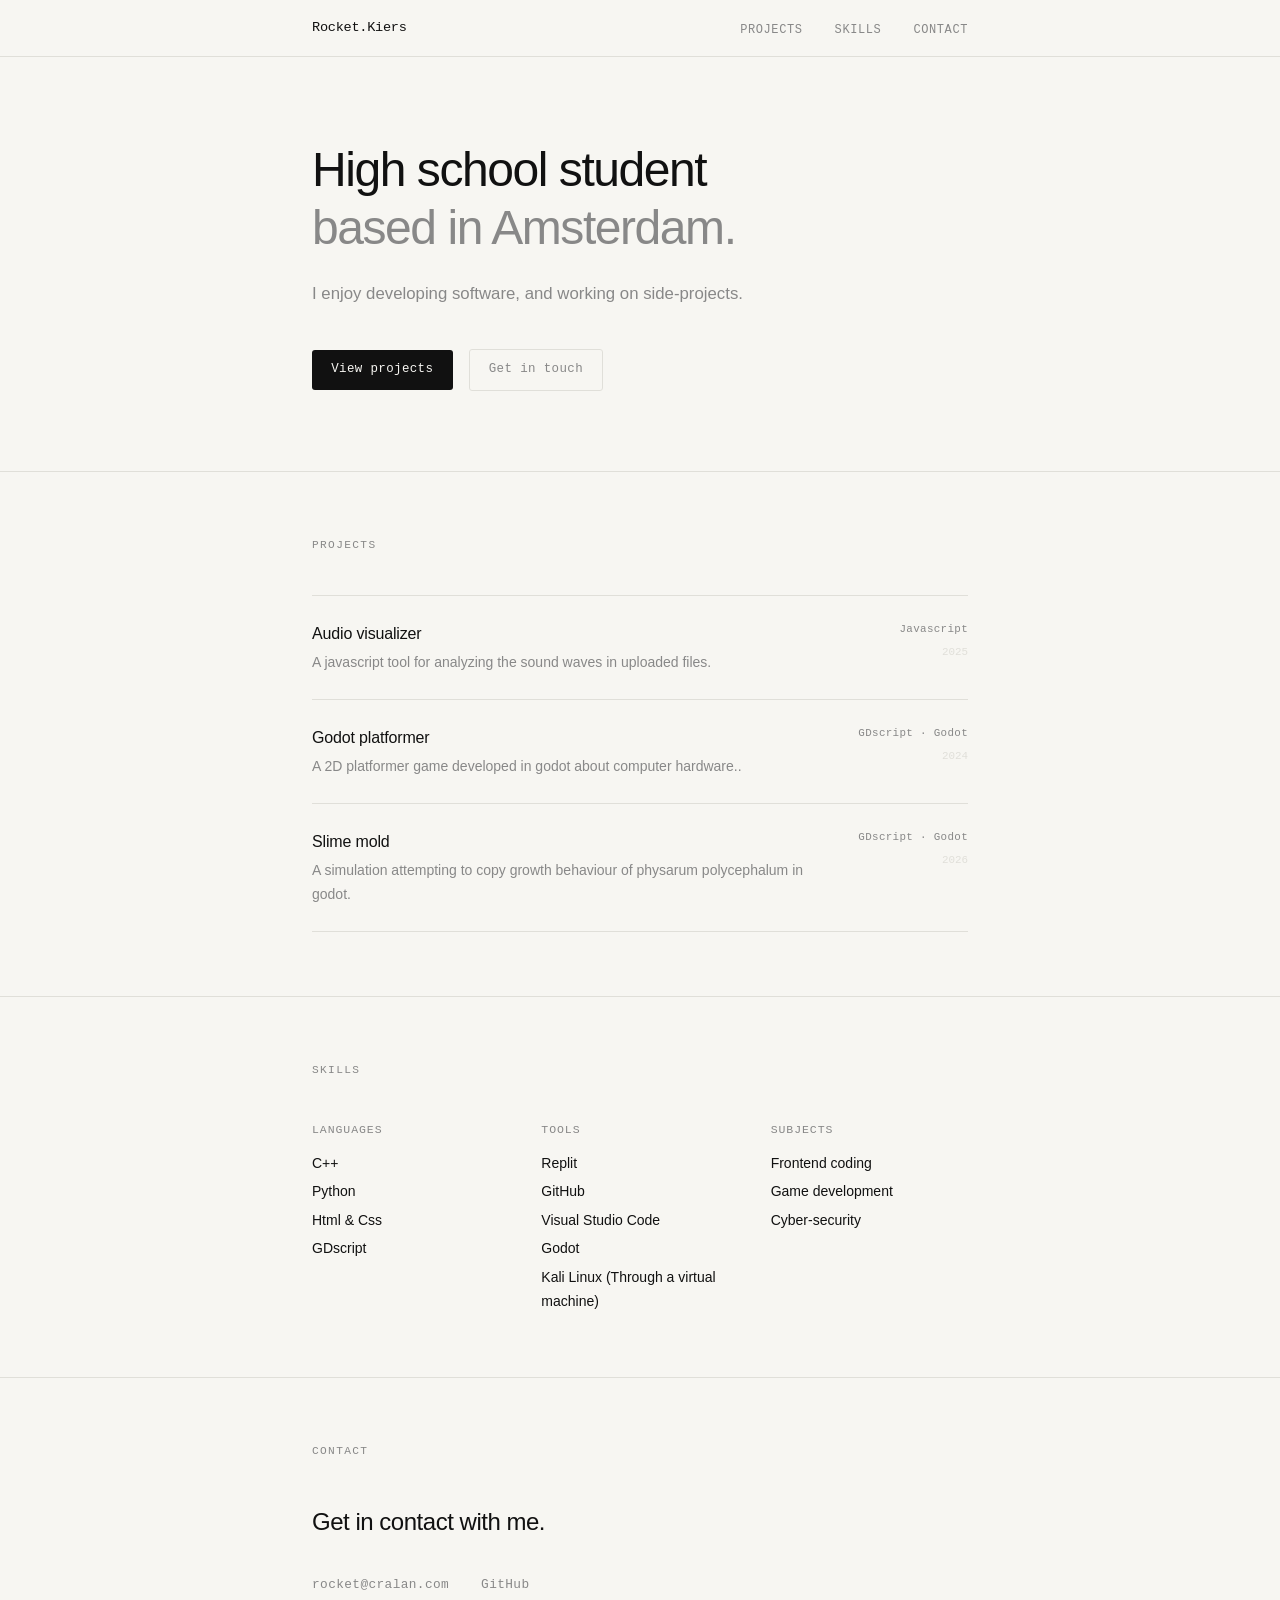
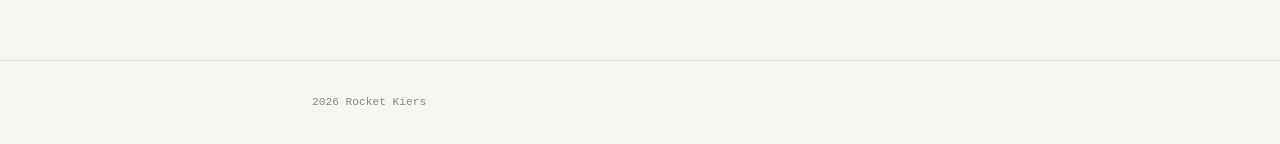
==== index.html @ 34dd8a51 "Edited page links for github pages" ====
<html>
<head>
  <meta charset="UTF-8" />
  <meta name="viewport" content="width=device-width, initial-scale=1.0"/>
  <title>Portfolio — Rocket Kiers</title>
  <link rel="stylesheet" href="style.css" />
</head>
<body>

  <nav>
    <div class="container">
      <a class="nav-logo" href="#">Rocket.Kiers</a>
      <ul class="nav-links">
        <li><a href="#projects">Projects</a></li>
        <li><a href="#skills">Skills</a></li>
        <li><a href="#contact">Contact</a></li>
      </ul>
    </div>
  </nav>

  <section id="hero">
    <div class="container">
      <h1>High school student<br><em>based in Amsterdam.</em></h1>
      <p class="hero-bio">
        I enjoy developing software, and working on side-projects.
      </p>
      <div class="hero-links">
        <a href="#projects" class="btn btn-primary">View projects</a>
        <a href="#contact" class="btn btn-ghost">Get in touch</a>
      </div>
    </div>
  </section>

  <!-- Projects -->
  <section id="projects">
    <div class="container">
      <p class="section-label">Projects</p>
      <div class="project-list">

        <a href="audiovisualizer.html" class="project" target="_blank">
          <div class="project-info">
            <p class="project-name">Audio visualizer</p>
            <p class="project-desc">A javascript tool for analyzing the sound waves in uploaded files. </p>
          </div>
          <div class="project-meta">
            <p class="project-stack">Javascript</p>
            <p class="project-year">2025</p>
          </div>
        </a>

        <a href="2dplatformer.html" class="project">
          <div class="project-info">
            <p class="project-name">Godot platformer</p>
            <p class="project-desc">A 2D platformer game developed in godot about computer hardware..</p>
          </div>
          <div class="project-meta">
            <p class="project-stack">GDscript · Godot</p>
            <p class="project-year">2024</p>
          </div>
        </a>

        <a href="slimemold.html" class="project">
          <div class="project-info">
            <p class="project-name">Slime mold</p>
            <p class="project-desc">A simulation attempting to copy growth behaviour of physarum polycephalum in godot.</p>
          </div>
          <div class="project-meta">
            <p class="project-stack">GDscript · Godot</p>
            <p class="project-year">2026</p>
          </div>
        </a>

      </div>
    </div>
  </section>

  <!-- Skills -->
  <section id="skills">
    <div class="container">
      <p class="section-label">Skills</p>
      <div class="skills-grid">

        <div class="skill-group">
          <h3>Languages</h3>
          <ul>
            <li>C++</li>
            <li>Python</li>
            <li>Html & Css</li>
            <li>GDscript</li>
          </ul>
        </div>

        <div class="skill-group">
          <h3>Tools</h3>
          <ul>
            <li>Replit</li>
            <li>GitHub</li>
            <li>Visual Studio Code</li>
            <li>Godot</li>
            <li>Kali Linux (Through a virtual machine)</li>
          </ul>
        </div>

        <div class="skill-group">
          <h3>Subjects</h3>
          <ul>
            <li>Frontend coding</li>
            <li>Game development</li>
            <li>Cyber-security</li>
          </ul>
        </div>

      </div>
    </div>
  </section>

  <section id="contact">
    <div class="container">
      <p class="section-label">Contact</p>
      <p class="contact-line">Get in contact with me.</p>
      <div class="contact-links">
        <a href="mailto:rocket@cralan.com">rocket@cralan.com</a>
        <a href="https://github.com/RocketKiers" target="_blank">GitHub</a>
      </div>
    </div>
  </section>

  <footer>
    <div class="container">
      <span>2026 Rocket Kiers</span>
    </div>
  </footer>

</body>
</html>
---- style.css ----
*, *::before, *::after { box-sizing: border-box; margin: 0; padding: 0; }


:root {
  --bg: #f7f6f2;
  --ink: #111;
  --muted: #888;
  --accent: #2a5cff;
  --border: #e0dfd9;
  --mono: 'IBM Plex Mono', monospace;
  --sans: 'IBM Plex Sans', sans-serif;
}

html {
  scroll-behavior: smooth;
}

body {
  background: var(--bg);
  color: var(--ink);
  font-family: var(--sans);
  font-weight: 300;
  line-height: 1.7;
  -webkit-font-smoothing: antialiased;
}


@import url('https://fonts.googleapis.com/css2?family=IBM+Plex+Mono:wght@400;500&family=IBM+Plex+Sans:wght@300;400;500&display=swap');

.container {
  max-width: 720px;
  margin: 0 auto;
  padding: 0 2rem;
}


nav {
  position: fixed;
  top: 0; left: 0; right: 0;
  z-index: 100;
  background: var(--bg);
  border-bottom: 1px solid var(--border);
}

nav .container {
  display: flex;
  justify-content: space-between;
  align-items: center;
  height: 56px;
}

.nav-logo {
  font-family: var(--mono);
  font-size: 0.85rem;
  color: var(--ink);
  text-decoration: none;
  letter-spacing: -0.02em;
}

.nav-links {
  display: flex;
  gap: 2rem;
  list-style: none;
}

.nav-links a {
  font-family: var(--mono);
  font-size: 0.75rem;
  color: var(--muted);
  text-decoration: none;
  letter-spacing: 0.05em;
  text-transform: uppercase;
  transition: color 0.2s;
}

.nav-links a:hover { color: var(--ink); }


#hero {
  padding: 140px 0 80px;
  animation: fadeUp 0.7s ease both 0.1s;
}

.tag {
  display: inline-block;
  font-family: var(--mono);
  font-size: 0.7rem;
  letter-spacing: 0.1em;
  text-transform: uppercase;
  color: var(--accent);
  margin-bottom: 1.5rem;
}

h1 {
  font-size: clamp(2rem, 5vw, 3rem);
  font-weight: 400;
  line-height: 1.2;
  letter-spacing: -0.03em;
  margin-bottom: 1.5rem;
}

h1 em {
  font-style: normal;
  color: var(--muted);
}

.hero-bio {
  font-size: 1.05rem;
  color: var(--muted);
  max-width: 480px;
  margin-bottom: 2.5rem;
}

.hero-links {
  display: flex;
  gap: 1rem;
  align-items: center;
}

/* ── Buttons ── */
.btn {
  font-family: var(--mono);
  font-size: 0.78rem;
  letter-spacing: 0.03em;
  padding: 0.6rem 1.2rem;
  border-radius: 3px;
  text-decoration: none;
  transition: all 0.2s;
}

.btn-primary {
  background: var(--ink);
  color: var(--bg);
}

.btn-primary:hover { background: var(--accent); }

.btn-ghost {
  color: var(--muted);
  border: 1px solid var(--border);
}

.btn-ghost:hover { color: var(--ink); border-color: var(--ink); }

/* ── Sections ── */
section {
  padding: 64px 0;
  border-top: 1px solid var(--border);
}

.section-label {
  font-family: var(--mono);
  font-size: 0.7rem;
  letter-spacing: 0.12em;
  text-transform: uppercase;
  color: var(--muted);
  margin-bottom: 2.5rem;
}

/* ── Projects ── */
.project-list {
  display: flex;
  flex-direction: column;
}

.project {
  display: grid;
  grid-template-columns: 1fr auto;
  gap: 1rem;
  align-items: start;
  padding: 1.5rem 0;
  border-bottom: 1px solid var(--border);
  text-decoration: none;
  color: inherit;
  transition: opacity 0.2s;
}

.project:first-child { border-top: 1px solid var(--border); }
.project:hover { opacity: 0.5; }

.project-name {
  font-size: 1rem;
  font-weight: 400;
  letter-spacing: -0.01em;
  margin-bottom: 0.25rem;
}

.project-desc {
  font-size: 0.875rem;
  color: var(--muted);
}

.project-meta {
  text-align: right;
}

.project-stack {
  font-family: var(--mono);
  font-size: 0.68rem;
  color: var(--muted);
  letter-spacing: 0.03em;
}

.project-year {
  font-family: var(--mono);
  font-size: 0.68rem;
  color: var(--border);
  margin-top: 0.25rem;
}

/* ── Skills ── */
.skills-grid {
  display: grid;
  grid-template-columns: repeat(auto-fill, minmax(160px, 1fr));
  gap: 2rem;
}

.skill-group h3 {
  font-family: var(--mono);
  font-size: 0.72rem;
  letter-spacing: 0.08em;
  text-transform: uppercase;
  color: var(--muted);
  font-weight: 400;
  margin-bottom: 0.75rem;
}

.skill-group ul {
  list-style: none;
  display: flex;
  flex-direction: column;
  gap: 0.3rem;
}

.skill-group li {
  font-size: 0.875rem;
}

/* ── Contact ── */
#contact { border-bottom: none; }

.contact-line {
  font-size: 1.5rem;
  font-weight: 300;
  letter-spacing: -0.02em;
  margin-bottom: 2rem;
}

.contact-links {
  display: flex;
  gap: 2rem;
  flex-wrap: wrap;
}

.contact-links a {
  font-family: var(--mono);
  font-size: 0.8rem;
  color: var(--muted);
  text-decoration: none;
  letter-spacing: 0.03em;
  transition: color 0.2s;
}

.contact-links a:hover { color: var(--ink); }

/* ── Footer ── */
footer {
  padding: 2rem 0;
  border-top: 1px solid var(--border);
}

footer .container {
  display: flex;
  justify-content: space-between;
  align-items: center;
}

footer span {
  font-family: var(--mono);
  font-size: 0.7rem;
  color: var(--muted);
}

/* ── Animation ── */
@keyframes fadeUp {
  from { opacity: 0; transform: translateY(16px); }
  to   { opacity: 1; transform: translateY(0); }
}

/* ── Responsive ── */
@media (max-width: 480px) {
  .nav-links { display: none; }
  .project { grid-template-columns: 1fr; }
  .project-meta { display: none; }
  .contact-links { gap: 1.25rem; }
}
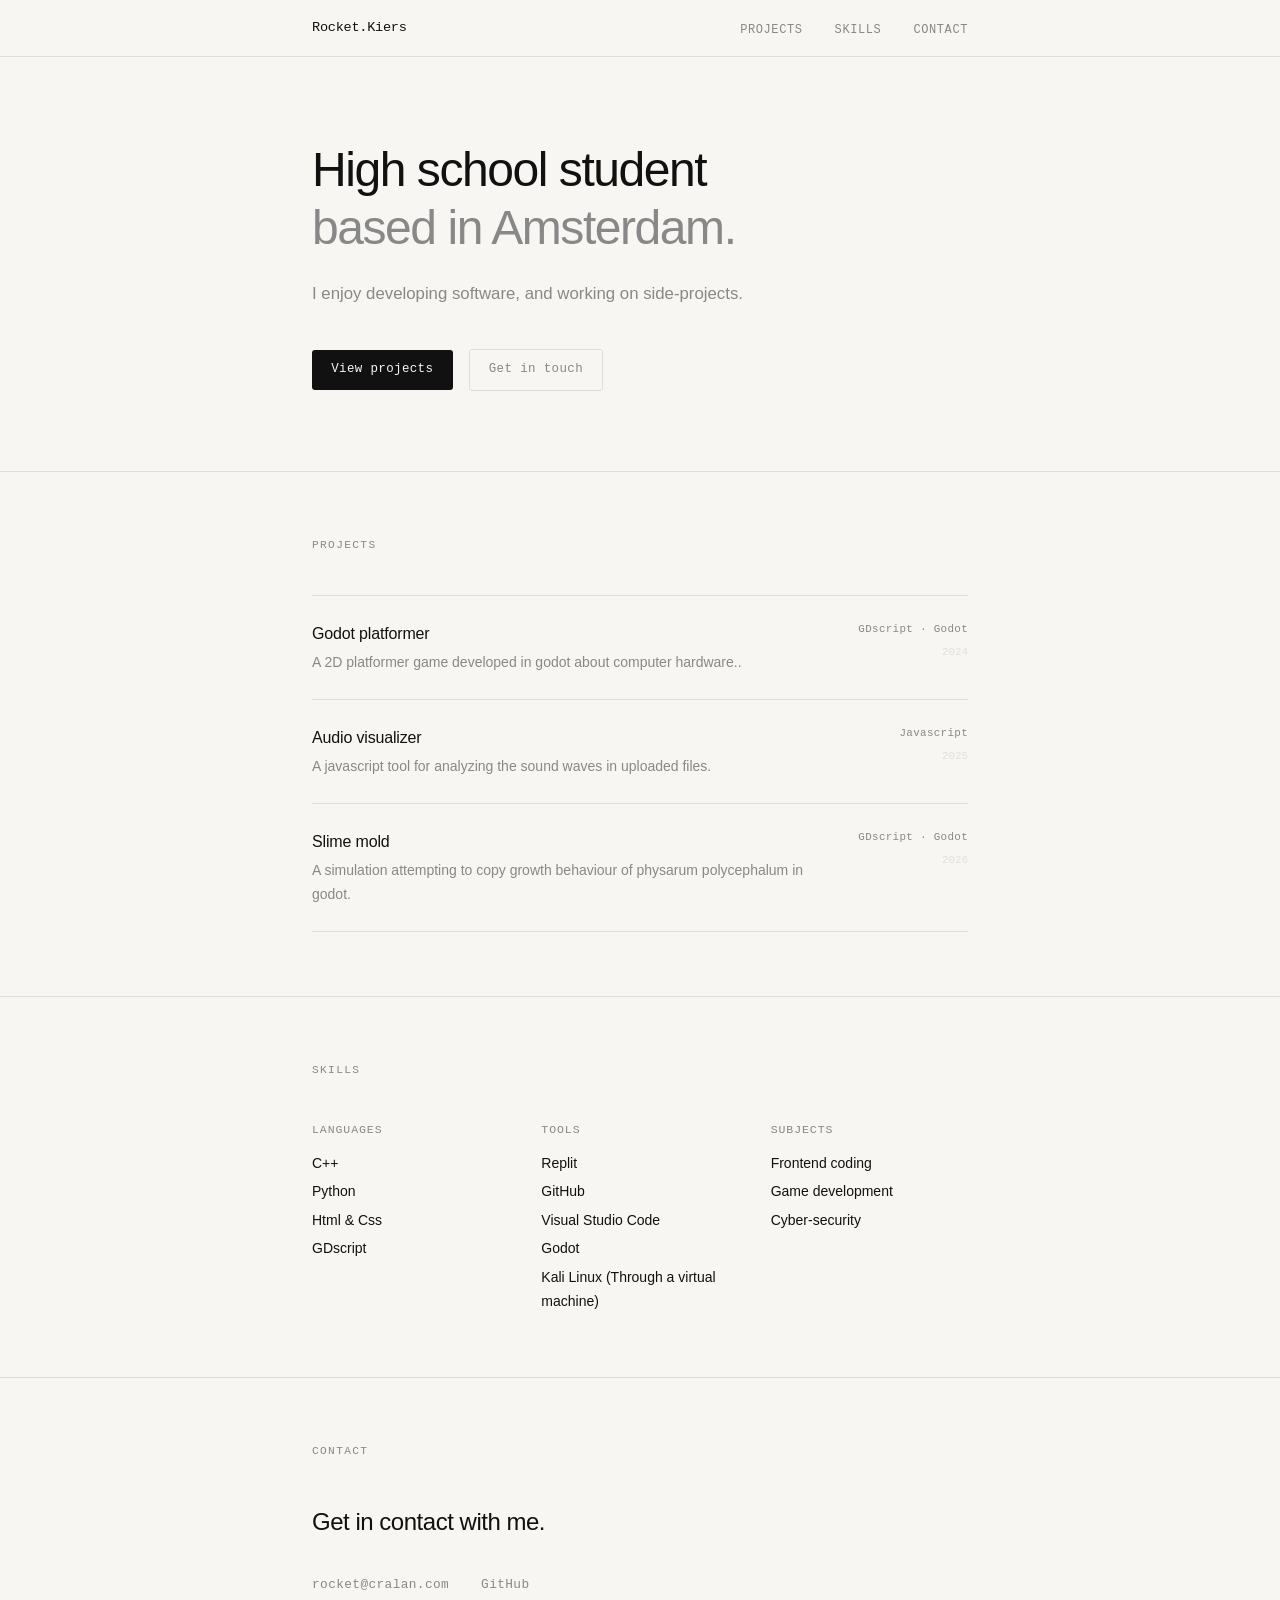
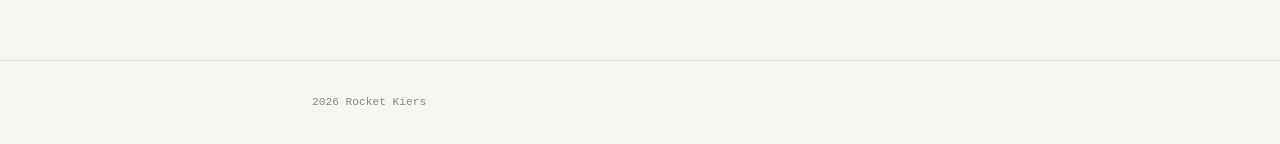
==== commit ebf87d77: "Added description to every project and removed audio visualizer functionality on slime mold page" ====
--- a/index.html
+++ b/index.html
@@ -37,7 +37,18 @@
       <p class="section-label">Projects</p>
       <div class="project-list">
 
-        <a href="audiovisualizer.html" class="project" target="_blank">
+        <a href="2dplatformer.html" class="project">
+          <div class="project-info">
+            <p class="project-name">Godot platformer</p>
+            <p class="project-desc">A 2D platformer game developed in godot about computer hardware..</p>
+          </div>
+          <div class="project-meta">
+            <p class="project-stack">GDscript · Godot</p>
+            <p class="project-year">2024</p>
+          </div>
+        </a>
+
+        <a href="audiovisualizer.html" class="project">
           <div class="project-info">
             <p class="project-name">Audio visualizer</p>
             <p class="project-desc">A javascript tool for analyzing the sound waves in uploaded files. </p>
@@ -48,16 +59,6 @@
           </div>
         </a>
 
-        <a href="2dplatformer.html" class="project">
-          <div class="project-info">
-            <p class="project-name">Godot platformer</p>
-            <p class="project-desc">A 2D platformer game developed in godot about computer hardware..</p>
-          </div>
-          <div class="project-meta">
-            <p class="project-stack">GDscript · Godot</p>
-            <p class="project-year">2024</p>
-          </div>
-        </a>
 
         <a href="slimemold.html" class="project">
           <div class="project-info">
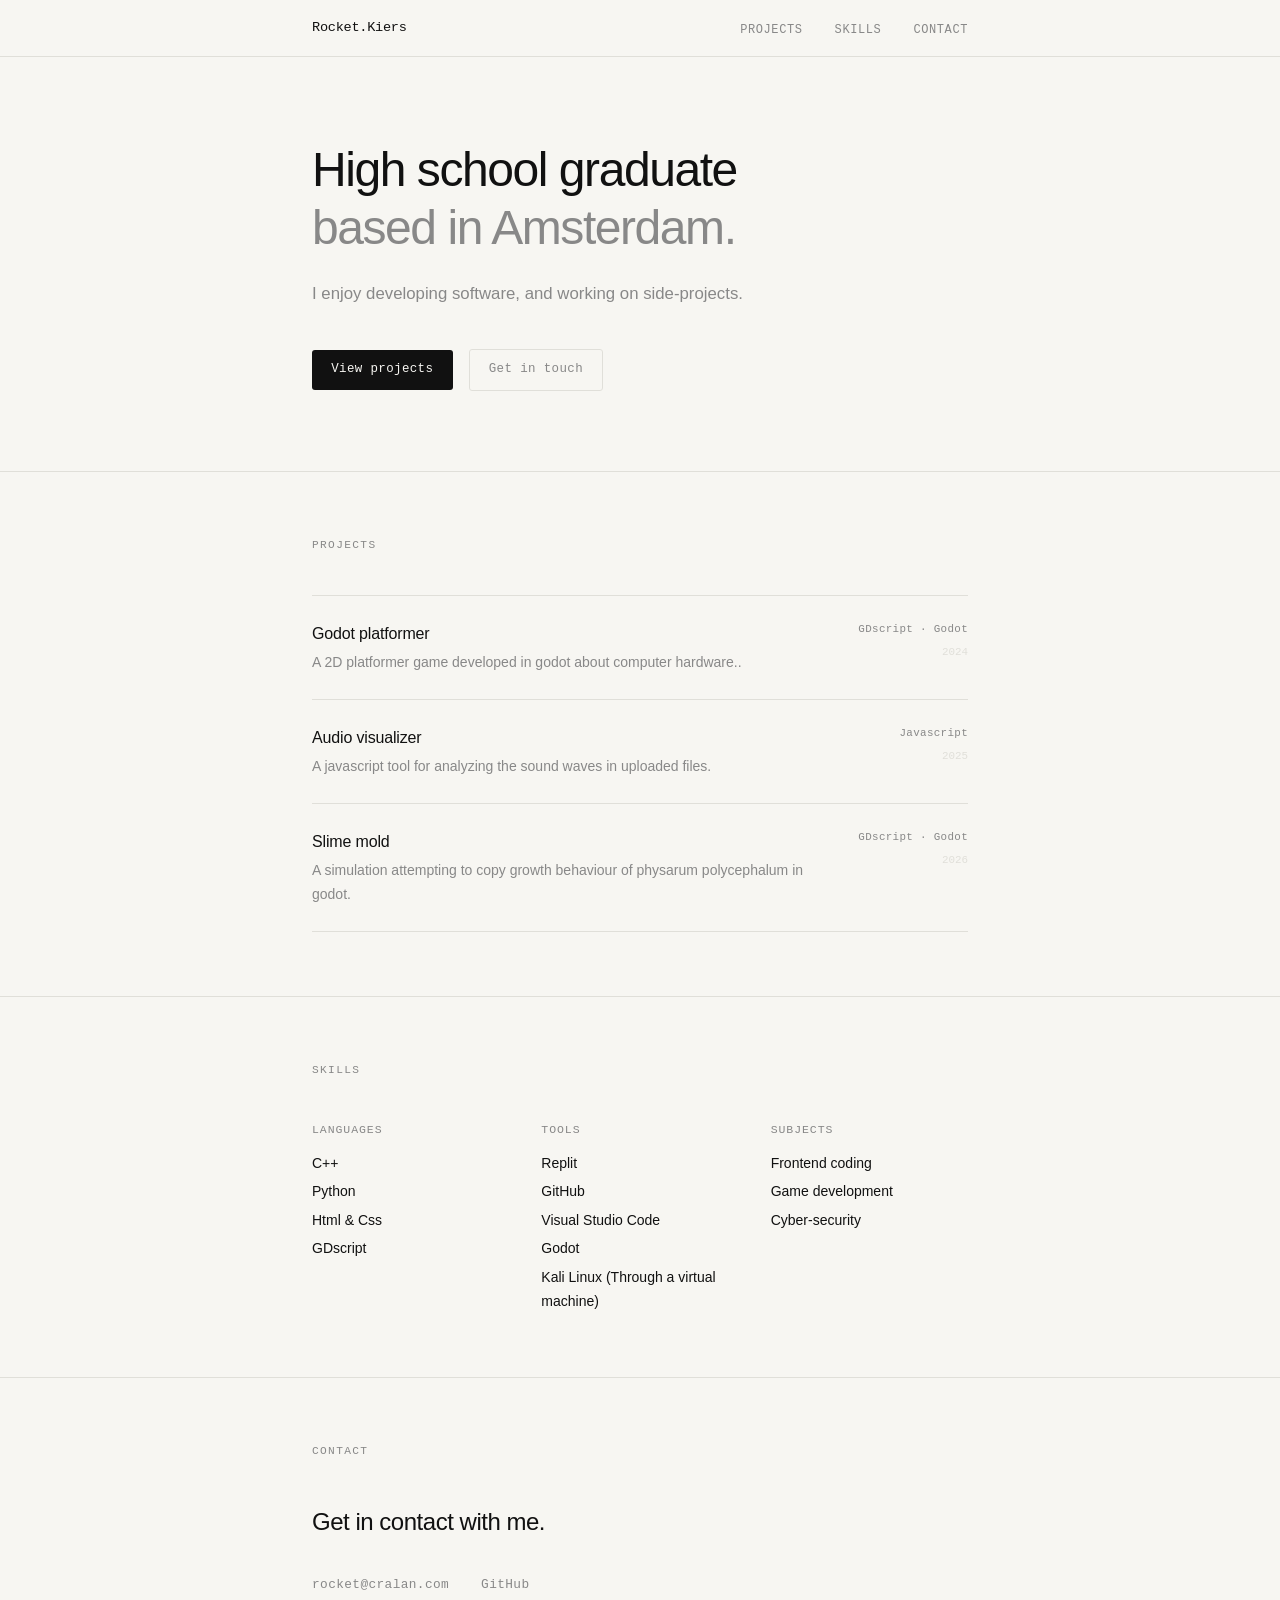
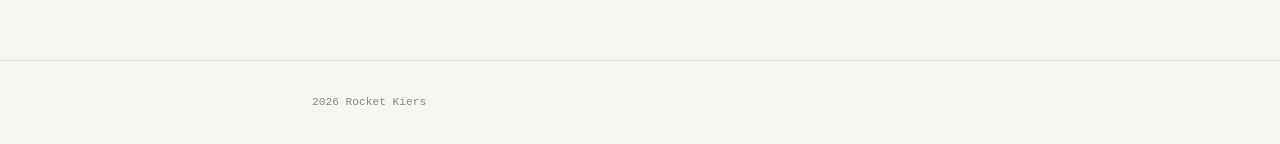
==== commit 0775c0d7: "updated index.html" ====
--- a/index.html
+++ b/index.html
@@ -20,7 +20,7 @@
 
   <section id="hero">
     <div class="container">
-      <h1>High school student<br><em>based in Amsterdam.</em></h1>
+      <h1>High school graduate<br><em>based in Amsterdam.</em></h1>
       <p class="hero-bio">
         I enjoy developing software, and working on side-projects.
       </p>
